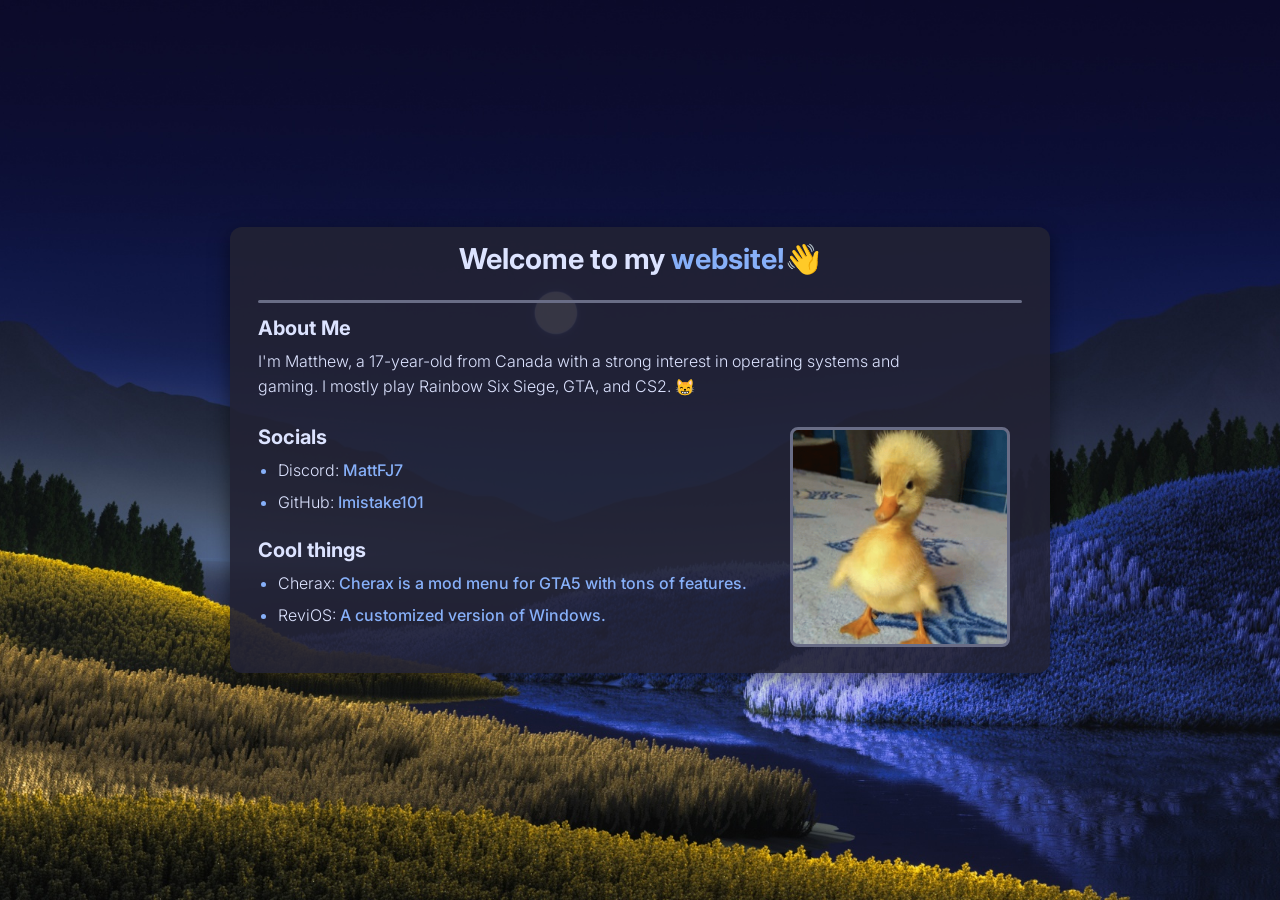
==== index.html @ c9a9e0ed "stuff" ====
<!DOCTYPE html><html lang="en"><head><meta charset="UTF-8"><meta name="viewport" content="width=device-width, initial-scale=1"><meta name="description" content="Matthew's Website - My personal website where you can find out a bit about me."><meta property="og:type" content="website"><meta property="og:title" content="Matthew's Website"><meta property="og:description" content="My personal website where you can find out a bit about me."><meta property="og:image" content="assets/images/og-image.jpg"><meta property="og:url" content="https://furryfag.lol"><meta name="twitter:card" content="summary_large_image"><meta name="twitter:title" content="Matthew's Website"><meta name="twitter:description" content="My personal website where you can find out a bit about me."><meta name="twitter:image" content="assets/images/og-image.jpg"><title>Matthew's Website</title><link rel="icon" href="assets/images/favicon.ico" type="image/x-icon"><link rel="shortcut icon" href="assets/images/favicon.ico" type="image/x-icon"><link rel="preconnect" href="https://fonts.googleapis.com" crossorigin><link rel="preload" href="https://fonts.googleapis.com/css2?family=Inter:opsz,wght@14..32,700&display=swap" as="style"><link href="https://fonts.googleapis.com/css2?family=Inter:opsz,wght@14..32,700&display=swap" rel="stylesheet"><link rel="preload" as="image" href="assets/images/cat.webp"><link rel="stylesheet" href="styles.css"></head><body><div class="container"><h1> Welcome to my <span class="highlighted">website!</span><span class="wave-emoji">👋</span></h1><hr><section class="about-me"><h2>About Me</h2><p> I'm Matthew, a 17-year-old from Canada with a strong interest in operating systems and gaming. I mostly play Rainbow Six Siege, GTA, and CS2. <span class="emoji">😸</span></p></section><section class="socials"><h2>Socials</h2><ul><li><span class="highlight-link">Discord:</span><a href="https://discord.com/users/1283955490740764694" target="_blank" rel="noopener noreferrer"> MattFJ7 </a></li><li><span class="highlight-link">GitHub:</span><a href="https://github.com/Imistake101" target="_blank" rel="noopener noreferrer"> Imistake101 </a></li></ul></section><section class="links"><h2>Cool things</h2><ul><li><span class="highlight-link">Cherax:</span><a href="https://cherax.menu" target="_blank" rel="noopener noreferrer"> Cherax is a mod menu for GTA5 with tons of features. </a></li><li><span class="highlight-link">ReviOS:</span><a href="https://revi.cc/" target="_blank" rel="noopener noreferrer"> A customized version of Windows. </a></li></ul></section><figure class="profile-pic-container"></figure></div><footer class="footer"></footer><audio id="meow-sound" src="assets/audio/quack.mp3" preload="auto"></audio><script src="script.js"></script></body></html>
---- styles.css ----
*{margin:0;padding:0;box-sizing:border-box}:root{--main-color:#dce3ff;--highlight-color:#87b0f9;--background-start:#353348;--background-end:#171822;--container-bg:rgba(34, 34, 51, 0.9);--border-color:#696d86;--shadow-color:rgba(0, 0, 0, 0.3)}body{font-family:'Inter',sans-serif;color:var(--main-color);background:linear-gradient(135deg,var(--background-start),var(--background-end));line-height:1.5;min-height:100vh;padding:0 10px;display:flex;flex-direction:column;align-items:center;justify-content:center;position:relative;overflow-y:auto;user-select:none}body::before{content:'';position:absolute;inset:0;background:url(assets/images/background.webp) center/cover no-repeat;z-index:-1}.container{background:var(--container-bg);padding:25px 28px;border-radius:12px;max-width:820px;width:100%;text-align:center;box-shadow:0 6px 20px rgb(0 0 0 / .5);display:flex;flex-direction:column;align-items:center;transition:box-shadow 0.3s ease-in-out;position:relative}.container:hover{box-shadow:0 8px 30px rgb(0 0 0 / .6)}h1{font-size:1.8rem;font-weight:700;margin:-15px 0 10px}h1 .highlighted{color:var(--highlight-color)}hr{border:none;border-top:3px solid var(--border-color);margin:10px auto;width:100%;max-width:820px;border-radius:50px}h2{font-size:1.25rem;font-weight:700;margin-bottom:6px}.about-me,.socials,.links{width:100%;margin-bottom:10px;text-align:left}.about-me p{font-size:1rem;font-weight:300;margin-bottom:12px;max-width:650px;color:var(--main-color);word-wrap:break-word;line-height:1.6;font-family:'Inter','Segoe UI Emoji','Noto Color Emoji','Apple Color Emoji','Segoe UI Symbol',sans-serif}.about-me p .emoji{font-family:'Segoe UI Emoji','Noto Color Emoji','Apple Color Emoji','Segoe UI Symbol',sans-serif;vertical-align:middle;line-height:1;display:inline-block}ul{list-style:disc;padding-left:1.25em;margin-bottom:10px;font-size:1rem;font-weight:300;color:var(--main-color)}ul li{margin:6px 0;line-height:1.6}ul li::marker{color:var(--highlight-color);font-size:1em}a{color:var(--highlight-color);text-decoration:none;font-weight:500}a:hover{color:#000;text-decoration:underline}.profile-pic-container{width:220px;height:220px;border:3px solid var(--border-color);border-radius:8px;background:url(assets/images/cat.webp) center/cover no-repeat;position:absolute;right:40px;top:200px;cursor:pointer;overflow:hidden}.wave-emoji{display:inline-block;animation:wave 1.8s ease-in-out forwards;transform-origin:70% 70%}@keyframes wave{0%,60%,100%{transform:rotate(0deg)}10%{transform:rotate(14deg)}20%{transform:rotate(-8deg)}30%{transform:rotate(14deg)}40%{transform:rotate(-4deg)}50%{transform:rotate(10deg)}}.footer{font-size:.9rem;color:var(--main-color);text-align:center;width:100%;position:absolute;bottom:0;left:0;padding:10px 0;background:#fff0;display:flex;justify-content:center;margin-top:auto}.desktop-footer{display:block}@media (max-width:768px){.container{max-width:95%;padding:15px 20px}h1{font-size:1.5rem;margin-top:10px}h2{font-size:1.2rem}.about-me p,.socials ul,.links ul{font-size:.9rem}.profile-pic-container{width:100px;height:100px;position:relative;margin:0 auto 10px;right:auto;top:auto;background:url(assets/images/cat.webp) center/cover no-repeat}ul{padding-left:1.25em}ul li{margin:6px 0;list-style:disc;list-style-position:outside}ul li::marker{font-size:1em;color:var(--highlight-color)}.footer{font-size:.8rem;position:relative;padding-top:10px;display:none}}@media (min-width:769px){.desktop-footer{display:block;text-align:center}}
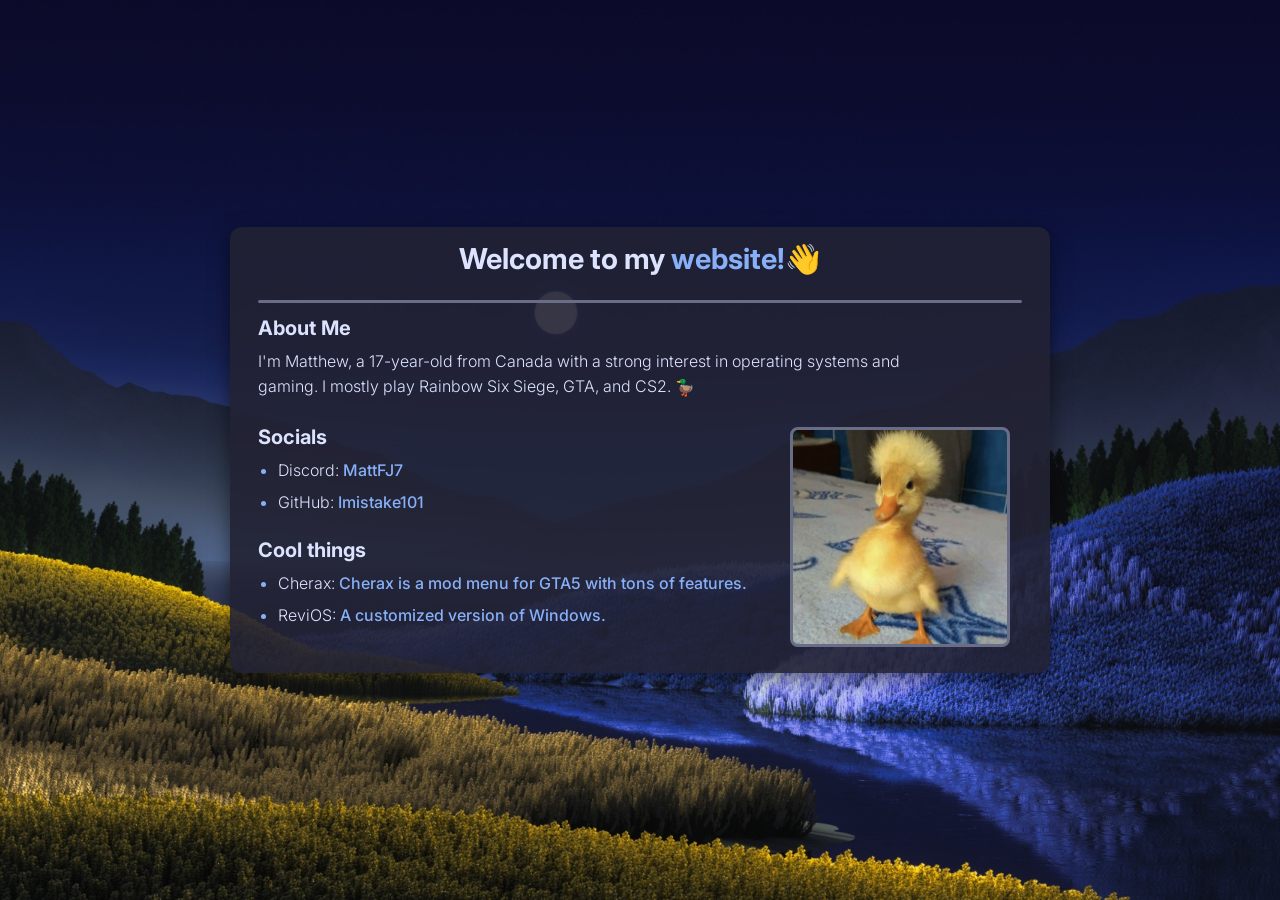
==== commit b9b22941: "Update index.html" ====
--- a/index.html
+++ b/index.html
@@ -1 +1 @@
-<!DOCTYPE html><html lang="en"><head><meta charset="UTF-8"><meta name="viewport" content="width=device-width, initial-scale=1"><meta name="description" content="Matthew's Website - My personal website where you can find out a bit about me."><meta property="og:type" content="website"><meta property="og:title" content="Matthew's Website"><meta property="og:description" content="My personal website where you can find out a bit about me."><meta property="og:image" content="assets/images/og-image.jpg"><meta property="og:url" content="https://furryfag.lol"><meta name="twitter:card" content="summary_large_image"><meta name="twitter:title" content="Matthew's Website"><meta name="twitter:description" content="My personal website where you can find out a bit about me."><meta name="twitter:image" content="assets/images/og-image.jpg"><title>Matthew's Website</title><link rel="icon" href="assets/images/favicon.ico" type="image/x-icon"><link rel="shortcut icon" href="assets/images/favicon.ico" type="image/x-icon"><link rel="preconnect" href="https://fonts.googleapis.com" crossorigin><link rel="preload" href="https://fonts.googleapis.com/css2?family=Inter:opsz,wght@14..32,700&display=swap" as="style"><link href="https://fonts.googleapis.com/css2?family=Inter:opsz,wght@14..32,700&display=swap" rel="stylesheet"><link rel="preload" as="image" href="assets/images/cat.webp"><link rel="stylesheet" href="styles.css"></head><body><div class="container"><h1> Welcome to my <span class="highlighted">website!</span><span class="wave-emoji">👋</span></h1><hr><section class="about-me"><h2>About Me</h2><p> I'm Matthew, a 17-year-old from Canada with a strong interest in operating systems and gaming. I mostly play Rainbow Six Siege, GTA, and CS2. <span class="emoji">😸</span></p></section><section class="socials"><h2>Socials</h2><ul><li><span class="highlight-link">Discord:</span><a href="https://discord.com/users/1283955490740764694" target="_blank" rel="noopener noreferrer"> MattFJ7 </a></li><li><span class="highlight-link">GitHub:</span><a href="https://github.com/Imistake101" target="_blank" rel="noopener noreferrer"> Imistake101 </a></li></ul></section><section class="links"><h2>Cool things</h2><ul><li><span class="highlight-link">Cherax:</span><a href="https://cherax.menu" target="_blank" rel="noopener noreferrer"> Cherax is a mod menu for GTA5 with tons of features. </a></li><li><span class="highlight-link">ReviOS:</span><a href="https://revi.cc/" target="_blank" rel="noopener noreferrer"> A customized version of Windows. </a></li></ul></section><figure class="profile-pic-container"></figure></div><footer class="footer"></footer><audio id="meow-sound" src="assets/audio/quack.mp3" preload="auto"></audio><script src="script.js"></script></body></html>
+<!DOCTYPE html><html lang="en"><head><meta charset="UTF-8"><meta name="viewport" content="width=device-width, initial-scale=1"><meta name="description" content="Matthew's Website - My personal website where you can find out a bit about me."><meta property="og:type" content="website"><meta property="og:title" content="Matthew's Website"><meta property="og:description" content="My personal website where you can find out a bit about me."><meta property="og:image" content="assets/images/og-image.jpg"><meta property="og:url" content="https://furryfag.lol"><meta name="twitter:card" content="summary_large_image"><meta name="twitter:title" content="Matthew's Website"><meta name="twitter:description" content="My personal website where you can find out a bit about me."><meta name="twitter:image" content="assets/images/og-image.jpg"><title>Matthew's Website</title><link rel="icon" href="assets/images/favicon.ico" type="image/x-icon"><link rel="shortcut icon" href="assets/images/favicon.ico" type="image/x-icon"><link rel="preconnect" href="https://fonts.googleapis.com" crossorigin><link rel="preload" href="https://fonts.googleapis.com/css2?family=Inter:opsz,wght@14..32,700&display=swap" as="style"><link href="https://fonts.googleapis.com/css2?family=Inter:opsz,wght@14..32,700&display=swap" rel="stylesheet"><link rel="preload" as="image" href="assets/images/cat.webp"><link rel="stylesheet" href="styles.css"></head><body><div class="container"><h1> Welcome to my <span class="highlighted">website!</span><span class="wave-emoji">👋</span></h1><hr><section class="about-me"><h2>About Me</h2><p> I'm Matthew, a 17-year-old from Canada with a strong interest in operating systems and gaming. I mostly play Rainbow Six Siege, GTA, and CS2. <span class="emoji">🦆</span></p></section><section class="socials"><h2>Socials</h2><ul><li><span class="highlight-link">Discord:</span><a href="https://discord.com/users/1283955490740764694" target="_blank" rel="noopener noreferrer"> MattFJ7 </a></li><li><span class="highlight-link">GitHub:</span><a href="https://github.com/Imistake101" target="_blank" rel="noopener noreferrer"> Imistake101 </a></li></ul></section><section class="links"><h2>Cool things</h2><ul><li><span class="highlight-link">Cherax:</span><a href="https://cherax.menu" target="_blank" rel="noopener noreferrer"> Cherax is a mod menu for GTA5 with tons of features. </a></li><li><span class="highlight-link">ReviOS:</span><a href="https://revi.cc/" target="_blank" rel="noopener noreferrer"> A customized version of Windows. </a></li></ul></section><figure class="profile-pic-container"></figure></div><footer class="footer"></footer><audio id="meow-sound" src="assets/audio/quack.mp3" preload="auto"></audio><script src="script.js"></script></body></html>
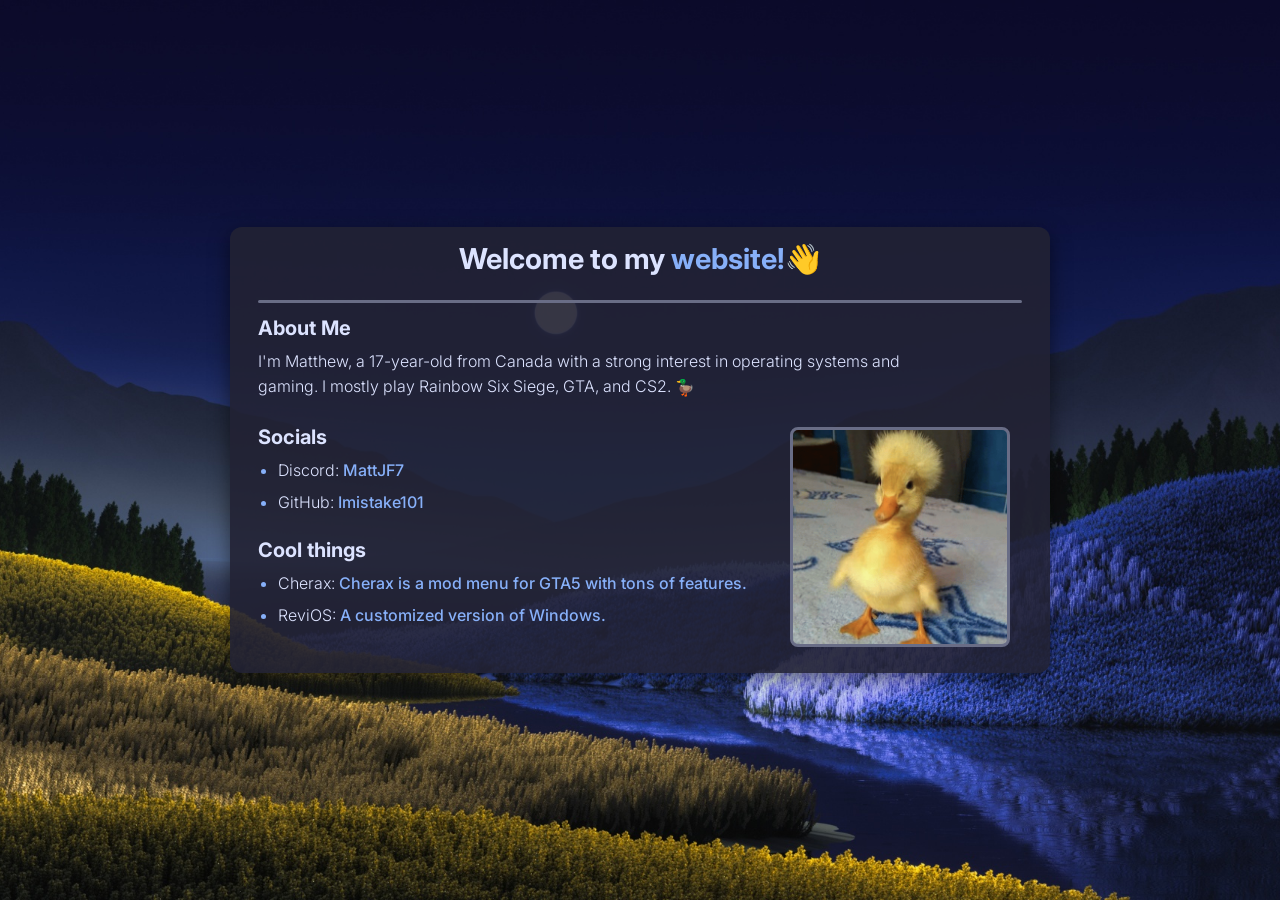
==== commit 8a2ab28c: "Update index.html" ====
--- a/index.html
+++ b/index.html
@@ -1 +1 @@
-<!DOCTYPE html><html lang="en"><head><meta charset="UTF-8"><meta name="viewport" content="width=device-width, initial-scale=1"><meta name="description" content="Matthew's Website - My personal website where you can find out a bit about me."><meta property="og:type" content="website"><meta property="og:title" content="Matthew's Website"><meta property="og:description" content="My personal website where you can find out a bit about me."><meta property="og:image" content="assets/images/og-image.jpg"><meta property="og:url" content="https://furryfag.lol"><meta name="twitter:card" content="summary_large_image"><meta name="twitter:title" content="Matthew's Website"><meta name="twitter:description" content="My personal website where you can find out a bit about me."><meta name="twitter:image" content="assets/images/og-image.jpg"><title>Matthew's Website</title><link rel="icon" href="assets/images/favicon.ico" type="image/x-icon"><link rel="shortcut icon" href="assets/images/favicon.ico" type="image/x-icon"><link rel="preconnect" href="https://fonts.googleapis.com" crossorigin><link rel="preload" href="https://fonts.googleapis.com/css2?family=Inter:opsz,wght@14..32,700&display=swap" as="style"><link href="https://fonts.googleapis.com/css2?family=Inter:opsz,wght@14..32,700&display=swap" rel="stylesheet"><link rel="preload" as="image" href="assets/images/cat.webp"><link rel="stylesheet" href="styles.css"></head><body><div class="container"><h1> Welcome to my <span class="highlighted">website!</span><span class="wave-emoji">👋</span></h1><hr><section class="about-me"><h2>About Me</h2><p> I'm Matthew, a 17-year-old from Canada with a strong interest in operating systems and gaming. I mostly play Rainbow Six Siege, GTA, and CS2. <span class="emoji">🦆</span></p></section><section class="socials"><h2>Socials</h2><ul><li><span class="highlight-link">Discord:</span><a href="https://discord.com/users/1283955490740764694" target="_blank" rel="noopener noreferrer"> MattFJ7 </a></li><li><span class="highlight-link">GitHub:</span><a href="https://github.com/Imistake101" target="_blank" rel="noopener noreferrer"> Imistake101 </a></li></ul></section><section class="links"><h2>Cool things</h2><ul><li><span class="highlight-link">Cherax:</span><a href="https://cherax.menu" target="_blank" rel="noopener noreferrer"> Cherax is a mod menu for GTA5 with tons of features. </a></li><li><span class="highlight-link">ReviOS:</span><a href="https://revi.cc/" target="_blank" rel="noopener noreferrer"> A customized version of Windows. </a></li></ul></section><figure class="profile-pic-container"></figure></div><footer class="footer"></footer><audio id="meow-sound" src="assets/audio/quack.mp3" preload="auto"></audio><script src="script.js"></script></body></html>
+<!DOCTYPE html><html lang="en"><head><meta charset="UTF-8"><meta name="viewport" content="width=device-width, initial-scale=1"><meta name="description" content="Matthew's Website - My personal website where you can find out a bit about me."><meta property="og:type" content="website"><meta property="og:title" content="Matthew's Website"><meta property="og:description" content="My personal website where you can find out a bit about me."><meta property="og:image" content="assets/images/og-image.jpg"><meta property="og:url" content="https://furryfag.lol"><meta name="twitter:card" content="summary_large_image"><meta name="twitter:title" content="Matthew's Website"><meta name="twitter:description" content="My personal website where you can find out a bit about me."><meta name="twitter:image" content="assets/images/og-image.jpg"><title>Matthew's Website</title><link rel="icon" href="assets/images/favicon.ico" type="image/x-icon"><link rel="shortcut icon" href="assets/images/favicon.ico" type="image/x-icon"><link rel="preconnect" href="https://fonts.googleapis.com" crossorigin><link rel="preload" href="https://fonts.googleapis.com/css2?family=Inter:opsz,wght@14..32,700&display=swap" as="style"><link href="https://fonts.googleapis.com/css2?family=Inter:opsz,wght@14..32,700&display=swap" rel="stylesheet"><link rel="preload" as="image" href="assets/images/cat.webp"><link rel="stylesheet" href="styles.css"></head><body><div class="container"><h1> Welcome to my <span class="highlighted">website!</span><span class="wave-emoji">👋</span></h1><hr><section class="about-me"><h2>About Me</h2><p> I'm Matthew, a 17-year-old from Canada with a strong interest in operating systems and gaming. I mostly play Rainbow Six Siege, GTA, and CS2. <span class="emoji">🦆</span></p></section><section class="socials"><h2>Socials</h2><ul><li><span class="highlight-link">Discord:</span><a href="https://discord.com/users/1283955490740764694" target="_blank" rel="noopener noreferrer"> MattJF7 </a></li><li><span class="highlight-link">GitHub:</span><a href="https://github.com/Imistake101" target="_blank" rel="noopener noreferrer"> Imistake101 </a></li></ul></section><section class="links"><h2>Cool things</h2><ul><li><span class="highlight-link">Cherax:</span><a href="https://cherax.menu" target="_blank" rel="noopener noreferrer"> Cherax is a mod menu for GTA5 with tons of features. </a></li><li><span class="highlight-link">ReviOS:</span><a href="https://revi.cc/" target="_blank" rel="noopener noreferrer"> A customized version of Windows. </a></li></ul></section><figure class="profile-pic-container"></figure></div><footer class="footer"></footer><audio id="meow-sound" src="assets/audio/quack.mp3" preload="auto"></audio><script src="script.js"></script></body></html>
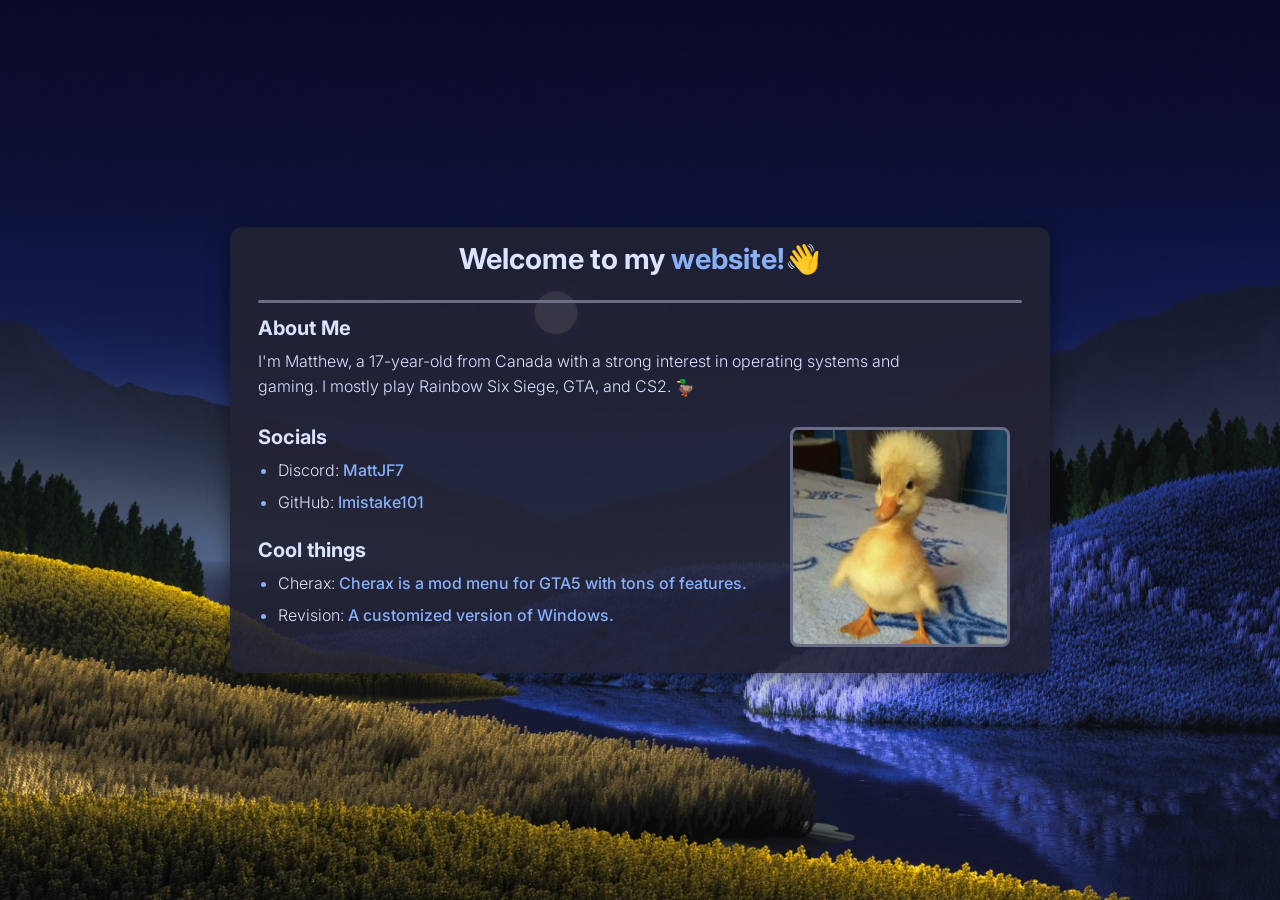
==== commit fd028881: "Update index.html" ====
--- a/index.html
+++ b/index.html
@@ -1 +1 @@
-<!DOCTYPE html><html lang="en"><head><meta charset="UTF-8"><meta name="viewport" content="width=device-width, initial-scale=1"><meta name="description" content="Matthew's Website - My personal website where you can find out a bit about me."><meta property="og:type" content="website"><meta property="og:title" content="Matthew's Website"><meta property="og:description" content="My personal website where you can find out a bit about me."><meta property="og:image" content="assets/images/og-image.jpg"><meta property="og:url" content="https://furryfag.lol"><meta name="twitter:card" content="summary_large_image"><meta name="twitter:title" content="Matthew's Website"><meta name="twitter:description" content="My personal website where you can find out a bit about me."><meta name="twitter:image" content="assets/images/og-image.jpg"><title>Matthew's Website</title><link rel="icon" href="assets/images/favicon.ico" type="image/x-icon"><link rel="shortcut icon" href="assets/images/favicon.ico" type="image/x-icon"><link rel="preconnect" href="https://fonts.googleapis.com" crossorigin><link rel="preload" href="https://fonts.googleapis.com/css2?family=Inter:opsz,wght@14..32,700&display=swap" as="style"><link href="https://fonts.googleapis.com/css2?family=Inter:opsz,wght@14..32,700&display=swap" rel="stylesheet"><link rel="preload" as="image" href="assets/images/cat.webp"><link rel="stylesheet" href="styles.css"></head><body><div class="container"><h1> Welcome to my <span class="highlighted">website!</span><span class="wave-emoji">👋</span></h1><hr><section class="about-me"><h2>About Me</h2><p> I'm Matthew, a 17-year-old from Canada with a strong interest in operating systems and gaming. I mostly play Rainbow Six Siege, GTA, and CS2. <span class="emoji">🦆</span></p></section><section class="socials"><h2>Socials</h2><ul><li><span class="highlight-link">Discord:</span><a href="https://discord.com/users/1283955490740764694" target="_blank" rel="noopener noreferrer"> MattJF7 </a></li><li><span class="highlight-link">GitHub:</span><a href="https://github.com/Imistake101" target="_blank" rel="noopener noreferrer"> Imistake101 </a></li></ul></section><section class="links"><h2>Cool things</h2><ul><li><span class="highlight-link">Cherax:</span><a href="https://cherax.menu" target="_blank" rel="noopener noreferrer"> Cherax is a mod menu for GTA5 with tons of features. </a></li><li><span class="highlight-link">ReviOS:</span><a href="https://revi.cc/" target="_blank" rel="noopener noreferrer"> A customized version of Windows. </a></li></ul></section><figure class="profile-pic-container"></figure></div><footer class="footer"></footer><audio id="meow-sound" src="assets/audio/quack.mp3" preload="auto"></audio><script src="script.js"></script></body></html>
+<!DOCTYPE html><html lang="en"><head><meta charset="UTF-8"><meta name="viewport" content="width=device-width, initial-scale=1"><meta name="description" content="Matthew's Website - My personal website where you can find out a bit about me."><meta property="og:type" content="website"><meta property="og:title" content="Matthew's Website"><meta property="og:description" content="My personal website where you can find out a bit about me."><meta property="og:image" content="assets/images/og-image.jpg"><meta property="og:url" content="https://furryfag.lol"><meta name="twitter:card" content="summary_large_image"><meta name="twitter:title" content="Matthew's Website"><meta name="twitter:description" content="My personal website where you can find out a bit about me."><meta name="twitter:image" content="assets/images/og-image.jpg"><title>Matthew's Website</title><link rel="icon" href="assets/images/favicon.ico" type="image/x-icon"><link rel="shortcut icon" href="assets/images/favicon.ico" type="image/x-icon"><link rel="preconnect" href="https://fonts.googleapis.com" crossorigin><link rel="preload" href="https://fonts.googleapis.com/css2?family=Inter:opsz,wght@14..32,700&display=swap" as="style"><link href="https://fonts.googleapis.com/css2?family=Inter:opsz,wght@14..32,700&display=swap" rel="stylesheet"><link rel="preload" as="image" href="assets/images/cat.webp"><link rel="stylesheet" href="styles.css"></head><body><div class="container"><h1> Welcome to my <span class="highlighted">website!</span><span class="wave-emoji">👋</span></h1><hr><section class="about-me"><h2>About Me</h2><p> I'm Matthew, a 17-year-old from Canada with a strong interest in operating systems and gaming. I mostly play Rainbow Six Siege, GTA, and CS2. <span class="emoji">🦆</span></p></section><section class="socials"><h2>Socials</h2><ul><li><span class="highlight-link">Discord:</span><a href="https://discord.com/users/1283955490740764694" target="_blank" rel="noopener noreferrer"> MattJF7 </a></li><li><span class="highlight-link">GitHub:</span><a href="https://github.com/Imistake101" target="_blank" rel="noopener noreferrer"> Imistake101 </a></li></ul></section><section class="links"><h2>Cool things</h2><ul><li><span class="highlight-link">Cherax:</span><a href="https://cherax.menu" target="_blank" rel="noopener noreferrer"> Cherax is a mod menu for GTA5 with tons of features. </a></li><li><span class="highlight-link">Revision:</span><a href="https://revi.cc/" target="_blank" rel="noopener noreferrer"> A customized version of Windows. </a></li></ul></section><figure class="profile-pic-container"></figure></div><footer class="footer"></footer><audio id="meow-sound" src="assets/audio/quack.mp3" preload="auto"></audio><script src="script.js"></script></body></html>
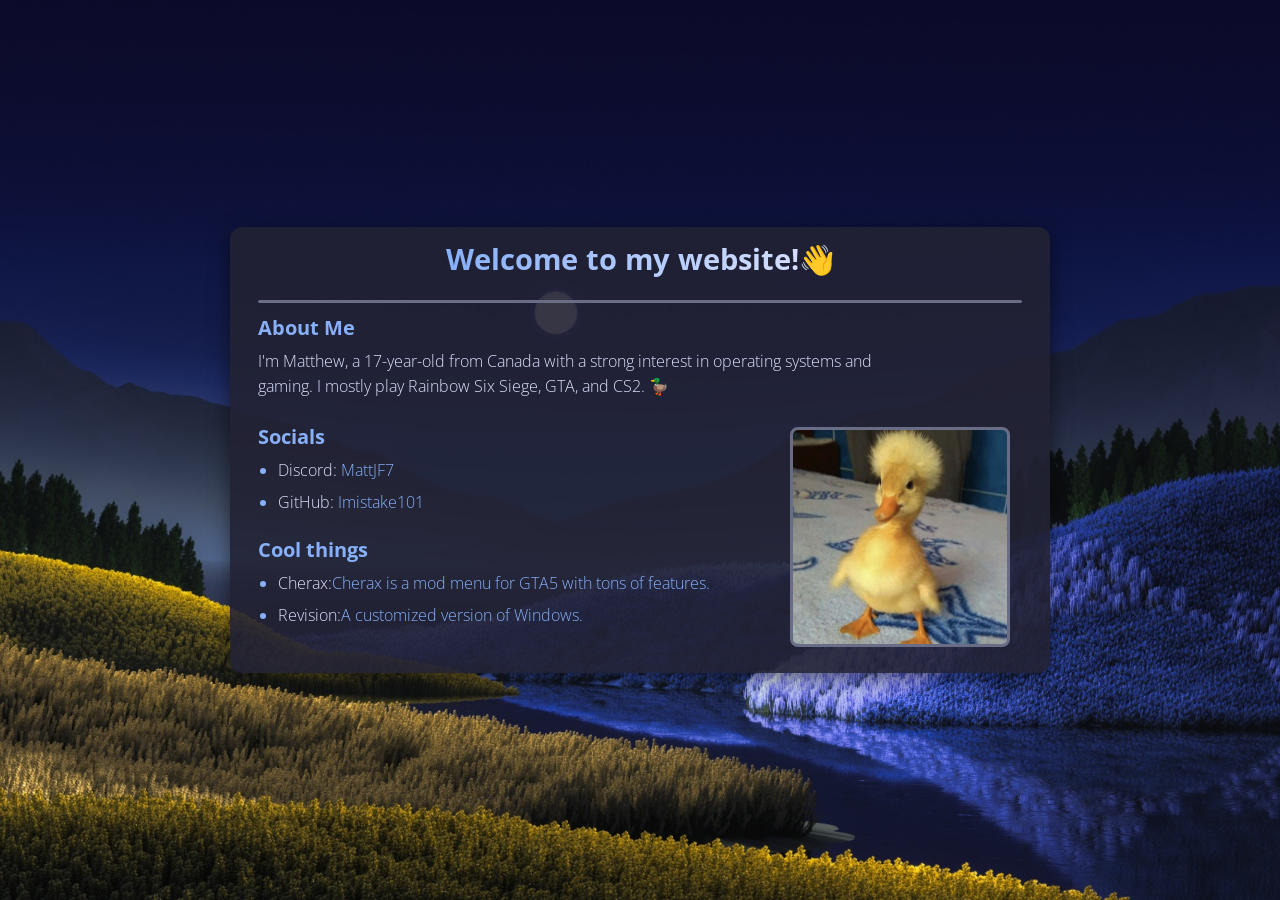
==== commit 4f9c9891: "Update index.html" ====
--- a/index.html
+++ b/index.html
@@ -1 +1 @@
-<!DOCTYPE html><html lang="en"><head><meta charset="UTF-8"><meta name="viewport" content="width=device-width, initial-scale=1"><meta name="description" content="Matthew's Website - My personal website where you can find out a bit about me."><meta property="og:type" content="website"><meta property="og:title" content="Matthew's Website"><meta property="og:description" content="My personal website where you can find out a bit about me."><meta property="og:image" content="assets/images/og-image.jpg"><meta property="og:url" content="https://furryfag.lol"><meta name="twitter:card" content="summary_large_image"><meta name="twitter:title" content="Matthew's Website"><meta name="twitter:description" content="My personal website where you can find out a bit about me."><meta name="twitter:image" content="assets/images/og-image.jpg"><title>Matthew's Website</title><link rel="icon" href="assets/images/favicon.ico" type="image/x-icon"><link rel="shortcut icon" href="assets/images/favicon.ico" type="image/x-icon"><link rel="preconnect" href="https://fonts.googleapis.com" crossorigin><link rel="preload" href="https://fonts.googleapis.com/css2?family=Inter:opsz,wght@14..32,700&display=swap" as="style"><link href="https://fonts.googleapis.com/css2?family=Inter:opsz,wght@14..32,700&display=swap" rel="stylesheet"><link rel="preload" as="image" href="assets/images/cat.webp"><link rel="stylesheet" href="styles.css"></head><body><div class="container"><h1> Welcome to my <span class="highlighted">website!</span><span class="wave-emoji">👋</span></h1><hr><section class="about-me"><h2>About Me</h2><p> I'm Matthew, a 17-year-old from Canada with a strong interest in operating systems and gaming. I mostly play Rainbow Six Siege, GTA, and CS2. <span class="emoji">🦆</span></p></section><section class="socials"><h2>Socials</h2><ul><li><span class="highlight-link">Discord:</span><a href="https://discord.com/users/1283955490740764694" target="_blank" rel="noopener noreferrer"> MattJF7 </a></li><li><span class="highlight-link">GitHub:</span><a href="https://github.com/Imistake101" target="_blank" rel="noopener noreferrer"> Imistake101 </a></li></ul></section><section class="links"><h2>Cool things</h2><ul><li><span class="highlight-link">Cherax:</span><a href="https://cherax.menu" target="_blank" rel="noopener noreferrer"> Cherax is a mod menu for GTA5 with tons of features. </a></li><li><span class="highlight-link">Revision:</span><a href="https://revi.cc/" target="_blank" rel="noopener noreferrer"> A customized version of Windows. </a></li></ul></section><figure class="profile-pic-container"></figure></div><footer class="footer"></footer><audio id="meow-sound" src="assets/audio/quack.mp3" preload="auto"></audio><script src="script.js"></script></body></html>
+<!DOCTYPE html><html lang="en"><head><meta charset="UTF-8"><meta name="viewport" content="width=device-width,initial-scale=1"><meta name="description" content="Matthew's Website - My personal website where you can find out a bit about me."><meta property="og:type" content="website"><meta property="og:title" content="Matthew's Website"><meta property="og:description" content="My personal website where you can find out a bit about me."><meta property="og:image" content="assets/images/og-image.jpg"><meta property="og:url" content="https://furryfag.lol"><meta name="twitter:card" content="summary_large_image"><meta name="twitter:title" content="Matthew's Website"><meta name="twitter:description" content="My personal website where you can find out a bit about me."><meta name="twitter:image" content="assets/images/og-image.jpg"><title>Matthew's Website</title><link rel="icon" href="assets/images/favicon.ico" type="image/x-icon"><link rel="shortcut icon" href="assets/images/favicon.ico" type="image/x-icon"><link rel="preconnect" href="https://fonts.googleapis.com" crossorigin><link href="https://fonts.googleapis.com/css2?family=Open+Sans:wght@700&display=swap" rel="stylesheet"><link rel="preload" as="image" href="assets/images/cat.webp"><link rel="stylesheet" href="styles.css"></head><body><div class="container"><h1>Welcome to my <span class="highlighted">website!</span><span class="wave-emoji">👋</span></h1><hr><section class="about-me"><h2>About Me</h2><p>I'm Matthew, a 17-year-old from Canada with a strong interest in operating systems and gaming. I mostly play Rainbow Six Siege, GTA, and CS2. <span class="emoji">🦆</span></p></section><section class="socials"><h2>Socials</h2><ul><li><span class="highlight-link">Discord:</span><a href="https://discord.com/users/1283955490740764694" target="_blank" rel="noopener noreferrer"> MattJF7</a></li><li><span class="highlight-link">GitHub:</span><a href="https://github.com/Imistake101" target="_blank" rel="noopener noreferrer"> Imistake101</a></li></ul></section><section class="links"><h2>Cool things</h2><ul><li><span class="highlight-link"> Cherax:</span><a href="https://cherax.menu" target="_blank" rel="noopener noreferrer">Cherax is a mod menu for GTA5 with tons of features.</a></li><li><span class="highlight-link"> Revision:</span><a href="https://revi.cc/" target="_blank" rel="noopener noreferrer">A customized version of Windows.</a></li></ul></section><figure class="profile-pic-container"></figure></div><footer class="footer"></footer><audio id="meow-sound" src="assets/audio/quack.mp3" preload="auto"></audio><script src="script.js"></script></body></html>
--- a/styles.css
+++ b/styles.css
@@ -1 +1,26 @@
-*{margin:0;padding:0;box-sizing:border-box}:root{--main-color:#dce3ff;--highlight-color:#87b0f9;--background-start:#353348;--background-end:#171822;--container-bg:rgba(34, 34, 51, 0.9);--border-color:#696d86;--shadow-color:rgba(0, 0, 0, 0.3)}body{font-family:'Inter',sans-serif;color:var(--main-color);background:linear-gradient(135deg,var(--background-start),var(--background-end));line-height:1.5;min-height:100vh;padding:0 10px;display:flex;flex-direction:column;align-items:center;justify-content:center;position:relative;overflow-y:auto;user-select:none}body::before{content:'';position:absolute;inset:0;background:url(assets/images/background.webp) center/cover no-repeat;z-index:-1}.container{background:var(--container-bg);padding:25px 28px;border-radius:12px;max-width:820px;width:100%;text-align:center;box-shadow:0 6px 20px rgb(0 0 0 / .5);display:flex;flex-direction:column;align-items:center;transition:box-shadow 0.3s ease-in-out;position:relative}.container:hover{box-shadow:0 8px 30px rgb(0 0 0 / .6)}h1{font-size:1.8rem;font-weight:700;margin:-15px 0 10px}h1 .highlighted{color:var(--highlight-color)}hr{border:none;border-top:3px solid var(--border-color);margin:10px auto;width:100%;max-width:820px;border-radius:50px}h2{font-size:1.25rem;font-weight:700;margin-bottom:6px}.about-me,.socials,.links{width:100%;margin-bottom:10px;text-align:left}.about-me p{font-size:1rem;font-weight:300;margin-bottom:12px;max-width:650px;color:var(--main-color);word-wrap:break-word;line-height:1.6;font-family:'Inter','Segoe UI Emoji','Noto Color Emoji','Apple Color Emoji','Segoe UI Symbol',sans-serif}.about-me p .emoji{font-family:'Segoe UI Emoji','Noto Color Emoji','Apple Color Emoji','Segoe UI Symbol',sans-serif;vertical-align:middle;line-height:1;display:inline-block}ul{list-style:disc;padding-left:1.25em;margin-bottom:10px;font-size:1rem;font-weight:300;color:var(--main-color)}ul li{margin:6px 0;line-height:1.6}ul li::marker{color:var(--highlight-color);font-size:1em}a{color:var(--highlight-color);text-decoration:none;font-weight:500}a:hover{color:#000;text-decoration:underline}.profile-pic-container{width:220px;height:220px;border:3px solid var(--border-color);border-radius:8px;background:url(assets/images/cat.webp) center/cover no-repeat;position:absolute;right:40px;top:200px;cursor:pointer;overflow:hidden}.wave-emoji{display:inline-block;animation:wave 1.8s ease-in-out forwards;transform-origin:70% 70%}@keyframes wave{0%,60%,100%{transform:rotate(0deg)}10%{transform:rotate(14deg)}20%{transform:rotate(-8deg)}30%{transform:rotate(14deg)}40%{transform:rotate(-4deg)}50%{transform:rotate(10deg)}}.footer{font-size:.9rem;color:var(--main-color);text-align:center;width:100%;position:absolute;bottom:0;left:0;padding:10px 0;background:#fff0;display:flex;justify-content:center;margin-top:auto}.desktop-footer{display:block}@media (max-width:768px){.container{max-width:95%;padding:15px 20px}h1{font-size:1.5rem;margin-top:10px}h2{font-size:1.2rem}.about-me p,.socials ul,.links ul{font-size:.9rem}.profile-pic-container{width:100px;height:100px;position:relative;margin:0 auto 10px;right:auto;top:auto;background:url(assets/images/cat.webp) center/cover no-repeat}ul{padding-left:1.25em}ul li{margin:6px 0;list-style:disc;list-style-position:outside}ul li::marker{font-size:1em;color:var(--highlight-color)}.footer{font-size:.8rem;position:relative;padding-top:10px;display:none}}@media (min-width:769px){.desktop-footer{display:block;text-align:center}}+*{margin:0;padding:0;box-sizing:border-box}
+:root{--main-color:#dce3ff;--highlight-color:#87b0f9;--background-start:#353348;--background-end:#171822;--container-bg:rgba(34,34,51,.9);--border-color:#696d86;--shadow-color:rgba(0,0,0,.3)}
+body{font-family:'Open Sans',sans-serif;font-weight:700;font-style:normal;color:var(--main-color);background:linear-gradient(135deg,var(--background-start),var(--background-end));line-height:1.5;min-height:100vh;padding:0 10px;display:flex;flex-direction:column;align-items:center;justify-content:center;position:relative;overflow-y:auto;user-select:none;animation:fadeIn 1s ease-out}
+body::before{content:'';position:absolute;inset:0;background:url(assets/images/background.webp) center/cover no-repeat;z-index:-1}
+.container{background:var(--container-bg);padding:25px 28px;border-radius:12px;max-width:820px;width:100%;text-align:center;box-shadow:0 6px 20px rgb(0 0 0/.5);display:flex;flex-direction:column;align-items:center;transition:box-shadow .3s ease-in-out;position:relative}
+.container:hover{box-shadow:0 8px 30px rgb(0 0 0/.6)}
+h1{font-size:1.8rem;font-weight:700;margin:-15px 0 10px;background:linear-gradient(90deg,#87b0f9,#dce3ff);-webkit-background-clip:text;-webkit-text-fill-color:transparent}
+h1 .highlighted{color:inherit}
+hr{border:none;border-top:3px solid var(--border-color);margin:10px auto;width:100%;max-width:820px;border-radius:50px}
+h2{font-size:1.25rem;font-weight:700;margin-bottom:6px;color:var(--highlight-color)}
+.about-me,.socials,.links{width:100%;margin-bottom:10px;text-align:left}
+.about-me p{font-size:1rem;font-weight:300;margin-bottom:12px;max-width:650px;color:var(--main-color);line-height:1.6}
+ul{list-style:disc;padding-left:1.25em;margin-bottom:10px;font-size:1rem;font-weight:300;color:var(--main-color)}
+ul li{margin:6px 0;line-height:1.6}
+ul li::marker{color:var(--highlight-color)}
+a{color:var(--highlight-color);text-decoration:none;position:relative;transition:.3s}
+a::after{content:"";position:absolute;left:0;bottom:-2px;width:0;height:2px;background:var(--highlight-color);transition:.3s}
+a:hover{color:#fff}
+a:hover::after{width:100%}
+.profile-pic-container{width:220px;height:220px;border:3px solid var(--border-color);border-radius:8px;background:url(assets/images/cat.webp) center/cover no-repeat;position:absolute;right:40px;top:200px;cursor:pointer;overflow:hidden}
+.wave-emoji{display:inline-block;animation:wave 1.8s ease-in-out forwards;transform-origin:70% 70%;background:none!important;-webkit-background-clip:initial!important;-webkit-text-fill-color:initial!important;color:initial!important}
+@keyframes wave{0%,60%,100%{transform:rotate(0deg)}10%{transform:rotate(14deg)}20%{transform:rotate(-8deg)}30%{transform:rotate(14deg)}40%{transform:rotate(-4deg)}50%{transform:rotate(10deg)}}
+@keyframes fadeIn{0%{opacity:0}100%{opacity:1}}
+.footer{font-size:.9rem;color:var(--main-color);text-align:center;width:100%;position:absolute;bottom:0;left:0;padding:10px 0;background:#fff0;display:flex;justify-content:center;margin-top:auto}
+.desktop-footer{display:block}
+@media(max-width:768px){.container{max-width:95%;padding:15px 20px}h1{font-size:1.5rem;margin-top:10px}h2{font-size:1.2rem}.about-me p,.socials ul,.links ul{font-size:.9rem}.profile-pic-container{width:100px;height:100px;position:relative;margin:0 auto 10px;right:auto;top:auto}.footer{font-size:.8rem;position:relative;padding-top:10px;display:none}}
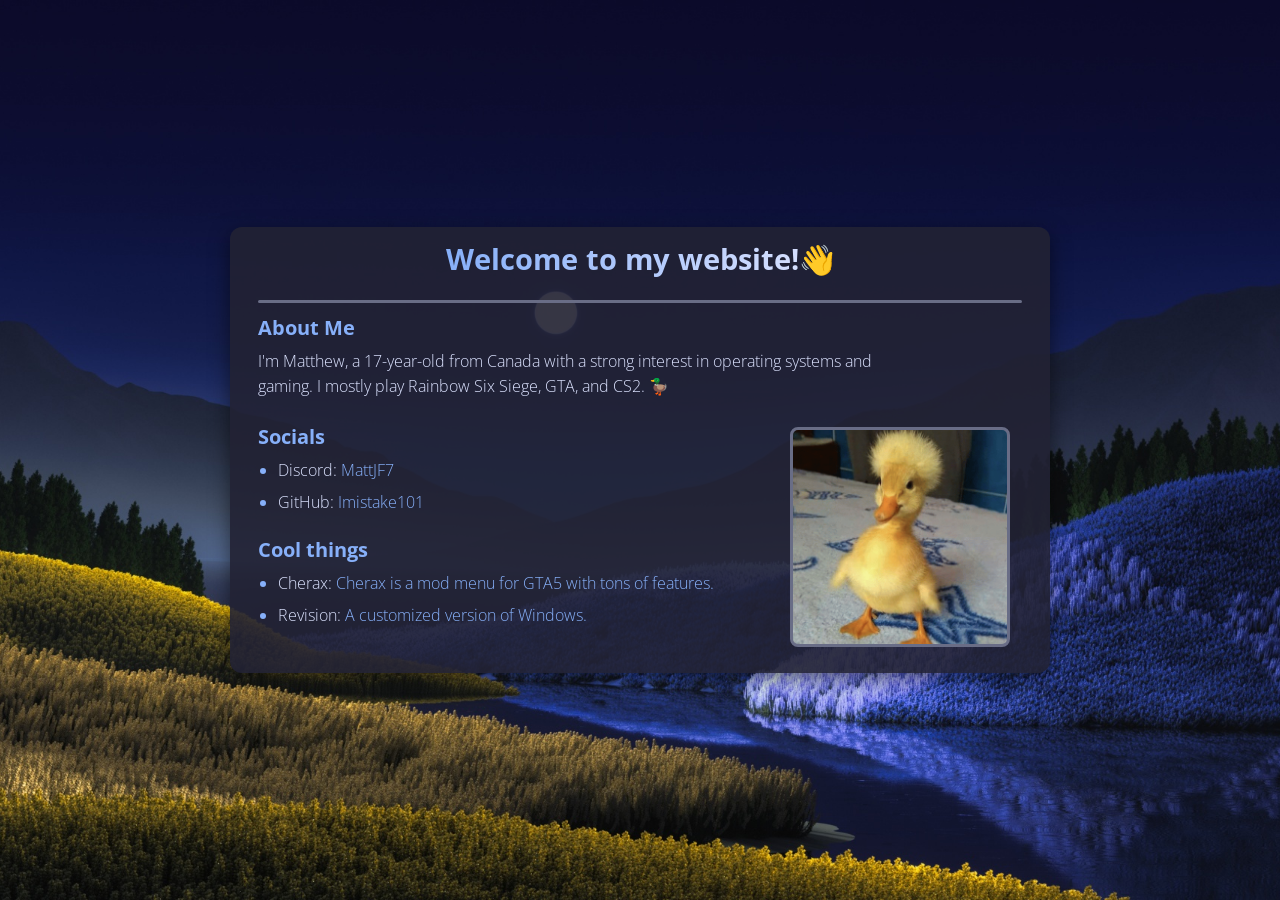
==== commit cc9f3c9f: "Update index.html" ====
--- a/index.html
+++ b/index.html
@@ -1 +1 @@
-<!DOCTYPE html><html lang="en"><head><meta charset="UTF-8"><meta name="viewport" content="width=device-width,initial-scale=1"><meta name="description" content="Matthew's Website - My personal website where you can find out a bit about me."><meta property="og:type" content="website"><meta property="og:title" content="Matthew's Website"><meta property="og:description" content="My personal website where you can find out a bit about me."><meta property="og:image" content="assets/images/og-image.jpg"><meta property="og:url" content="https://furryfag.lol"><meta name="twitter:card" content="summary_large_image"><meta name="twitter:title" content="Matthew's Website"><meta name="twitter:description" content="My personal website where you can find out a bit about me."><meta name="twitter:image" content="assets/images/og-image.jpg"><title>Matthew's Website</title><link rel="icon" href="assets/images/favicon.ico" type="image/x-icon"><link rel="shortcut icon" href="assets/images/favicon.ico" type="image/x-icon"><link rel="preconnect" href="https://fonts.googleapis.com" crossorigin><link href="https://fonts.googleapis.com/css2?family=Open+Sans:wght@700&display=swap" rel="stylesheet"><link rel="preload" as="image" href="assets/images/cat.webp"><link rel="stylesheet" href="styles.css"></head><body><div class="container"><h1>Welcome to my <span class="highlighted">website!</span><span class="wave-emoji">👋</span></h1><hr><section class="about-me"><h2>About Me</h2><p>I'm Matthew, a 17-year-old from Canada with a strong interest in operating systems and gaming. I mostly play Rainbow Six Siege, GTA, and CS2. <span class="emoji">🦆</span></p></section><section class="socials"><h2>Socials</h2><ul><li><span class="highlight-link">Discord:</span><a href="https://discord.com/users/1283955490740764694" target="_blank" rel="noopener noreferrer"> MattJF7</a></li><li><span class="highlight-link">GitHub:</span><a href="https://github.com/Imistake101" target="_blank" rel="noopener noreferrer"> Imistake101</a></li></ul></section><section class="links"><h2>Cool things</h2><ul><li><span class="highlight-link"> Cherax:</span><a href="https://cherax.menu" target="_blank" rel="noopener noreferrer">Cherax is a mod menu for GTA5 with tons of features.</a></li><li><span class="highlight-link"> Revision:</span><a href="https://revi.cc/" target="_blank" rel="noopener noreferrer">A customized version of Windows.</a></li></ul></section><figure class="profile-pic-container"></figure></div><footer class="footer"></footer><audio id="meow-sound" src="assets/audio/quack.mp3" preload="auto"></audio><script src="script.js"></script></body></html>
+<!DOCTYPE html><html lang="en"><head><meta charset="UTF-8"><meta name="viewport" content="width=device-width,initial-scale=1"><meta name="description" content="Matthew's Website - My personal website where you can find out a bit about me."><meta property="og:type" content="website"><meta property="og:title" content="Matthew's Website"><meta property="og:description" content="My personal website where you can find out a bit about me."><meta property="og:image" content="assets/images/og-image.jpg"><meta property="og:url" content="https://furryfag.lol"><meta name="twitter:card" content="summary_large_image"><meta name="twitter:title" content="Matthew's Website"><meta name="twitter:description" content="My personal website where you can find out a bit about me."><meta name="twitter:image" content="assets/images/og-image.jpg"><title>Matthew's Website</title><link rel="icon" href="assets/images/favicon.ico" type="image/x-icon"><link rel="shortcut icon" href="assets/images/favicon.ico" type="image/x-icon"><link rel="preconnect" href="https://fonts.googleapis.com" crossorigin><link href="https://fonts.googleapis.com/css2?family=Open+Sans:wght@700&display=swap" rel="stylesheet"><link rel="preload" as="image" href="assets/images/cat.webp"><link rel="stylesheet" href="styles.css"></head><body><div class="container"><h1>Welcome to my <span class="highlighted">website!</span><span class="wave-emoji">👋</span></h1><hr><section class="about-me"><h2>About Me</h2><p>I'm Matthew, a 17-year-old from Canada with a strong interest in operating systems and gaming. I mostly play Rainbow Six Siege, GTA, and CS2. <span class="emoji">🦆</span></p></section><section class="socials"><h2>Socials</h2><ul><li><span class="highlight-link">Discord:</span><a href="https://discord.com/users/1283955490740764694" target="_blank" rel="noopener noreferrer"> MattJF7</a></li><li><span class="highlight-link">GitHub:</span><a href="https://github.com/Imistake101" target="_blank" rel="noopener noreferrer"> Imistake101</a></li></ul></section><section class="links"><h2>Cool things</h2><ul><li><span class="highlight-link"> Cherax:</span><a href="https://cherax.menu" target="_blank" rel="noopener noreferrer"> Cherax is a mod menu for GTA5 with tons of features.</a></li><li><span class="highlight-link"> Revision:</span><a href="https://revi.cc/" target="_blank" rel="noopener noreferrer"> A customized version of Windows.</a></li></ul></section><figure class="profile-pic-container"></figure></div><footer class="footer"></footer><audio id="meow-sound" src="assets/audio/quack.mp3" preload="auto"></audio><script src="script.js"></script></body></html>
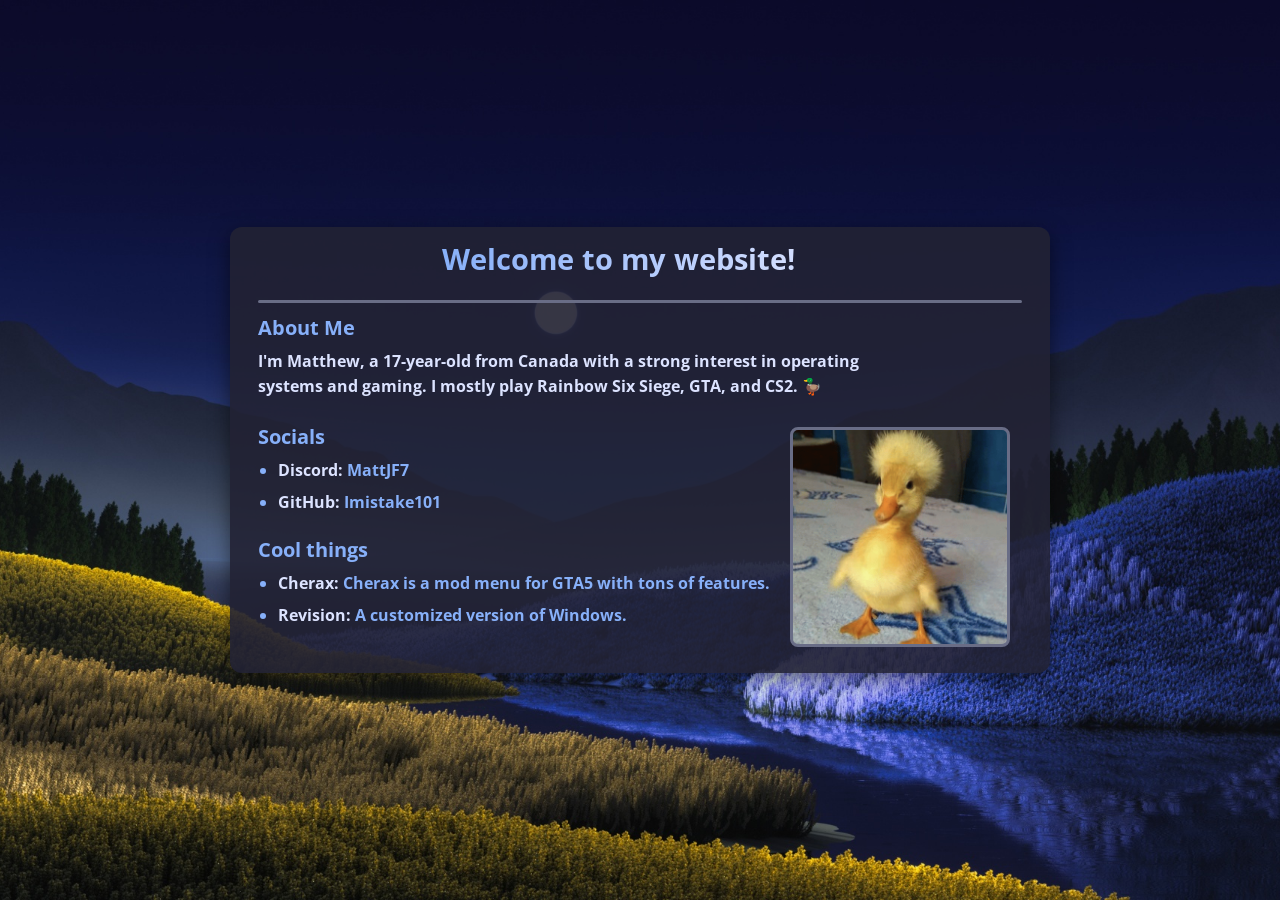
==== commit dd4a1fc0: "Initial commit" ====
--- a/index.html
+++ b/index.html
@@ -1 +1,67 @@
-<!DOCTYPE html><html lang="en"><head><meta charset="UTF-8"><meta name="viewport" content="width=device-width,initial-scale=1"><meta name="description" content="Matthew's Website - My personal website where you can find out a bit about me."><meta property="og:type" content="website"><meta property="og:title" content="Matthew's Website"><meta property="og:description" content="My personal website where you can find out a bit about me."><meta property="og:image" content="assets/images/og-image.jpg"><meta property="og:url" content="https://furryfag.lol"><meta name="twitter:card" content="summary_large_image"><meta name="twitter:title" content="Matthew's Website"><meta name="twitter:description" content="My personal website where you can find out a bit about me."><meta name="twitter:image" content="assets/images/og-image.jpg"><title>Matthew's Website</title><link rel="icon" href="assets/images/favicon.ico" type="image/x-icon"><link rel="shortcut icon" href="assets/images/favicon.ico" type="image/x-icon"><link rel="preconnect" href="https://fonts.googleapis.com" crossorigin><link href="https://fonts.googleapis.com/css2?family=Open+Sans:wght@700&display=swap" rel="stylesheet"><link rel="preload" as="image" href="assets/images/cat.webp"><link rel="stylesheet" href="styles.css"></head><body><div class="container"><h1>Welcome to my <span class="highlighted">website!</span><span class="wave-emoji">👋</span></h1><hr><section class="about-me"><h2>About Me</h2><p>I'm Matthew, a 17-year-old from Canada with a strong interest in operating systems and gaming. I mostly play Rainbow Six Siege, GTA, and CS2. <span class="emoji">🦆</span></p></section><section class="socials"><h2>Socials</h2><ul><li><span class="highlight-link">Discord:</span><a href="https://discord.com/users/1283955490740764694" target="_blank" rel="noopener noreferrer"> MattJF7</a></li><li><span class="highlight-link">GitHub:</span><a href="https://github.com/Imistake101" target="_blank" rel="noopener noreferrer"> Imistake101</a></li></ul></section><section class="links"><h2>Cool things</h2><ul><li><span class="highlight-link"> Cherax:</span><a href="https://cherax.menu" target="_blank" rel="noopener noreferrer"> Cherax is a mod menu for GTA5 with tons of features.</a></li><li><span class="highlight-link"> Revision:</span><a href="https://revi.cc/" target="_blank" rel="noopener noreferrer"> A customized version of Windows.</a></li></ul></section><figure class="profile-pic-container"></figure></div><footer class="footer"></footer><audio id="meow-sound" src="assets/audio/quack.mp3" preload="auto"></audio><script src="script.js"></script></body></html>
+<!DOCTYPE html>
+<html lang="en">
+<head>
+  <meta charset="UTF-8">
+  <meta name="viewport" content="width=device-width, initial-scale=1">
+  <meta name="description" content="Matthew's Website - My personal website where you can find out a bit about me.">
+
+  <meta property="og:type" content="website">
+  <meta property="og:title" content="Matthew's Website">
+  <meta property="og:description" content="My personal website where you can find out a bit about me.">
+  <meta property="og:image" content="assets/images/og-image.jpg">
+  <meta property="og:url" content="https://furryfag.lol">
+
+  <meta name="twitter:card" content="summary_large_image">
+  <meta name="twitter:title" content="Matthew's Website">
+  <meta name="twitter:description" content="My personal website where you can find out a bit about me.">
+  <meta name="twitter:image" content="assets/images/og-image.jpg">
+
+  <title>Matthew's Website</title>
+  <link rel="icon" href="assets/images/favicon.ico" type="image/x-icon">
+  <link rel="shortcut icon" href="assets/images/favicon.ico" type="image/x-icon">
+
+  <link rel="preconnect" href="https://fonts.googleapis.com" crossorigin>
+  <link href="https://fonts.googleapis.com/css2?family=Open+Sans:wght@700&display=swap" rel="stylesheet">
+  <link rel="preload" as="image" href="assets/images/cat.webp">
+  <link rel="stylesheet" href="styles.css">
+</head>
+<body>
+  <div class="container">
+    <h1>
+      Welcome to my <span class="highlighted">website!</span>
+      <span class="wave-emoji">👋</span>
+    </h1>
+    <hr>
+
+    <section class="about-me">
+      <h2>About Me</h2>
+      <p>
+        I'm Matthew, a 17-year-old from Canada with a strong interest in operating systems and gaming.
+        I mostly play Rainbow Six Siege, GTA, and CS2. <span class="emoji">🦆</span>
+      </p>
+    </section>
+
+    <section class="socials">
+      <h2>Socials</h2>
+      <ul>
+        <li><span class="highlight-link">Discord:</span> <a href="https://discord.com/users/1283955490740764694" target="_blank" rel="noopener noreferrer">MattJF7</a></li>
+        <li><span class="highlight-link">GitHub:</span> <a href="https://github.com/Imistake101" target="_blank" rel="noopener noreferrer">Imistake101</a></li>
+      </ul>
+    </section>
+
+    <section class="links">
+      <h2>Cool things</h2>
+      <ul>
+        <li><span class="highlight-link">Cherax:</span> <a href="https://cherax.menu" target="_blank" rel="noopener noreferrer">Cherax is a mod menu for GTA5 with tons of features.</a></li>
+        <li><span class="highlight-link">Revision:</span> <a href="https://revi.cc/" target="_blank" rel="noopener noreferrer">A customized version of Windows.</a></li>
+      </ul>
+    </section>
+
+    <figure class="profile-pic-container"></figure>
+  </div>
+
+  <footer class="footer"></footer>
+  <audio id="meow-sound" src="assets/audio/quack.mp3" preload="auto"></audio>
+  <script src="script.js"></script>
+</body>
+</html>
--- a/styles.css
+++ b/styles.css
@@ -1,26 +1,229 @@
-*{margin:0;padding:0;box-sizing:border-box}
-:root{--main-color:#dce3ff;--highlight-color:#87b0f9;--background-start:#353348;--background-end:#171822;--container-bg:rgba(34,34,51,.9);--border-color:#696d86;--shadow-color:rgba(0,0,0,.3)}
-body{font-family:'Open Sans',sans-serif;font-weight:700;font-style:normal;color:var(--main-color);background:linear-gradient(135deg,var(--background-start),var(--background-end));line-height:1.5;min-height:100vh;padding:0 10px;display:flex;flex-direction:column;align-items:center;justify-content:center;position:relative;overflow-y:auto;user-select:none;animation:fadeIn 1s ease-out}
-body::before{content:'';position:absolute;inset:0;background:url(assets/images/background.webp) center/cover no-repeat;z-index:-1}
-.container{background:var(--container-bg);padding:25px 28px;border-radius:12px;max-width:820px;width:100%;text-align:center;box-shadow:0 6px 20px rgb(0 0 0/.5);display:flex;flex-direction:column;align-items:center;transition:box-shadow .3s ease-in-out;position:relative}
-.container:hover{box-shadow:0 8px 30px rgb(0 0 0/.6)}
-h1{font-size:1.8rem;font-weight:700;margin:-15px 0 10px;background:linear-gradient(90deg,#87b0f9,#dce3ff);-webkit-background-clip:text;-webkit-text-fill-color:transparent}
-h1 .highlighted{color:inherit}
-hr{border:none;border-top:3px solid var(--border-color);margin:10px auto;width:100%;max-width:820px;border-radius:50px}
-h2{font-size:1.25rem;font-weight:700;margin-bottom:6px;color:var(--highlight-color)}
-.about-me,.socials,.links{width:100%;margin-bottom:10px;text-align:left}
-.about-me p{font-size:1rem;font-weight:300;margin-bottom:12px;max-width:650px;color:var(--main-color);line-height:1.6}
-ul{list-style:disc;padding-left:1.25em;margin-bottom:10px;font-size:1rem;font-weight:300;color:var(--main-color)}
-ul li{margin:6px 0;line-height:1.6}
-ul li::marker{color:var(--highlight-color)}
-a{color:var(--highlight-color);text-decoration:none;position:relative;transition:.3s}
-a::after{content:"";position:absolute;left:0;bottom:-2px;width:0;height:2px;background:var(--highlight-color);transition:.3s}
-a:hover{color:#fff}
-a:hover::after{width:100%}
-.profile-pic-container{width:220px;height:220px;border:3px solid var(--border-color);border-radius:8px;background:url(assets/images/cat.webp) center/cover no-repeat;position:absolute;right:40px;top:200px;cursor:pointer;overflow:hidden}
-.wave-emoji{display:inline-block;animation:wave 1.8s ease-in-out forwards;transform-origin:70% 70%;background:none!important;-webkit-background-clip:initial!important;-webkit-text-fill-color:initial!important;color:initial!important}
-@keyframes wave{0%,60%,100%{transform:rotate(0deg)}10%{transform:rotate(14deg)}20%{transform:rotate(-8deg)}30%{transform:rotate(14deg)}40%{transform:rotate(-4deg)}50%{transform:rotate(10deg)}}
-@keyframes fadeIn{0%{opacity:0}100%{opacity:1}}
-.footer{font-size:.9rem;color:var(--main-color);text-align:center;width:100%;position:absolute;bottom:0;left:0;padding:10px 0;background:#fff0;display:flex;justify-content:center;margin-top:auto}
-.desktop-footer{display:block}
-@media(max-width:768px){.container{max-width:95%;padding:15px 20px}h1{font-size:1.5rem;margin-top:10px}h2{font-size:1.2rem}.about-me p,.socials ul,.links ul{font-size:.9rem}.profile-pic-container{width:100px;height:100px;position:relative;margin:0 auto 10px;right:auto;top:auto}.footer{font-size:.8rem;position:relative;padding-top:10px;display:none}}
+* {
+  margin: 0;
+  padding: 0;
+  box-sizing: border-box;
+}
+
+:root {
+  --main-color: #dce3ff;
+  --highlight-color: #87b0f9;
+  --background-start: #353348;
+  --background-end: #171822;
+  --container-bg: rgba(34, 34, 51, 0.9);
+  --border-color: #696d86;
+  --shadow-color: rgba(0, 0, 0, 0.3);
+}
+
+body {
+  font-family: 'Open Sans', sans-serif;
+  font-weight: 700;
+  color: var(--main-color);
+  background: linear-gradient(135deg, var(--background-start), var(--background-end));
+  line-height: 1.5;
+  min-height: 100vh;
+  padding: 0 10px;
+  display: flex;
+  flex-direction: column;
+  align-items: center;
+  justify-content: center;
+  position: relative;
+  overflow-y: auto;
+  user-select: none;
+  animation: fadeIn 1s ease-out;
+}
+
+body::before {
+  content: '';
+  position: absolute;
+  inset: 0;
+  background: url(assets/images/background.webp) center/cover no-repeat;
+  z-index: -1;
+}
+
+.container {
+  background: var(--container-bg);
+  padding: 25px 28px;
+  border-radius: 12px;
+  max-width: 820px;
+  width: 100%;
+  text-align: center;
+  box-shadow: 0 6px 20px rgba(0, 0, 0, 0.5);
+  display: flex;
+  flex-direction: column;
+  align-items: center;
+  transition: box-shadow 0.3s ease-in-out;
+  position: relative;
+}
+
+.container:hover {
+  box-shadow: 0 8px 30px rgba(0, 0, 0, 0.6);
+}
+
+h1 {
+  font-size: 1.8rem;
+  margin: -15px 0 10px;
+  background: linear-gradient(90deg, #87b0f9, #dce3ff);
+  -webkit-background-clip: text;
+  -webkit-text-fill-color: transparent;
+}
+
+h1 .highlighted {
+  color: inherit;
+}
+
+hr {
+  border: none;
+  border-top: 3px solid var(--border-color);
+  margin: 10px auto;
+  width: 100%;
+  max-width: 820px;
+  border-radius: 50px;
+}
+
+h2 {
+  font-size: 1.25rem;
+  margin-bottom: 6px;
+  color: var(--highlight-color);
+}
+
+.about-me,
+.socials,
+.links {
+  width: 100%;
+  margin-bottom: 10px;
+  text-align: left;
+}
+
+.about-me p {
+  font-size: 1rem;
+  margin-bottom: 12px;
+  max-width: 650px;
+  line-height: 1.6;
+}
+
+ul {
+  list-style: disc;
+  padding-left: 1.25em;
+  margin-bottom: 10px;
+  font-size: 1rem;
+}
+
+ul li {
+  margin: 6px 0;
+  line-height: 1.6;
+}
+
+ul li::marker {
+  color: var(--highlight-color);
+}
+
+a {
+  color: var(--highlight-color);
+  text-decoration: none;
+  position: relative;
+  transition: 0.3s;
+}
+
+a::after {
+  content: "";
+  position: absolute;
+  left: 0;
+  bottom: -2px;
+  width: 0;
+  height: 2px;
+  background: var(--highlight-color);
+  transition: 0.3s;
+}
+
+a:hover {
+  color: #fff;
+}
+
+a:hover::after {
+  width: 100%;
+}
+
+.profile-pic-container {
+  width: 220px;
+  height: 220px;
+  border: 3px solid var(--border-color);
+  border-radius: 8px;
+  background: url(assets/images/cat.webp) center/cover no-repeat;
+  position: absolute;
+  right: 40px;
+  top: 200px;
+  cursor: pointer;
+  overflow: hidden;
+}
+
+.wave-emoji {
+  display: inline-block;
+  animation: wave 1.8s ease-in-out forwards;
+  transform-origin: 70% 70%;
+}
+
+@keyframes wave {
+  0%, 60%, 100% { transform: rotate(0deg); }
+  10% { transform: rotate(14deg); }
+  20% { transform: rotate(-8deg); }
+  30% { transform: rotate(14deg); }
+  40% { transform: rotate(-4deg); }
+  50% { transform: rotate(10deg); }
+}
+
+@keyframes fadeIn {
+  0% { opacity: 0; }
+  100% { opacity: 1; }
+}
+
+.footer {
+  font-size: 0.9rem;
+  text-align: center;
+  width: 100%;
+  position: absolute;
+  bottom: 0;
+  left: 0;
+  padding: 10px 0;
+  background: transparent;
+  display: flex;
+  justify-content: center;
+  margin-top: auto;
+}
+
+@media (max-width: 768px) {
+  .container {
+    max-width: 95%;
+    padding: 15px 20px;
+  }
+
+  h1 {
+    font-size: 1.5rem;
+    margin-top: 10px;
+  }
+
+  h2 {
+    font-size: 1.2rem;
+  }
+
+  .about-me p,
+  .socials ul,
+  .links ul {
+    font-size: 0.9rem;
+  }
+
+  .profile-pic-container {
+    width: 100px;
+    height: 100px;
+    position: relative;
+    margin: 0 auto 10px;
+    right: auto;
+    top: auto;
+  }
+
+  .footer {
+    font-size: 0.8rem;
+    position: relative;
+    padding-top: 10px;
+    display: none;
+  }
+}
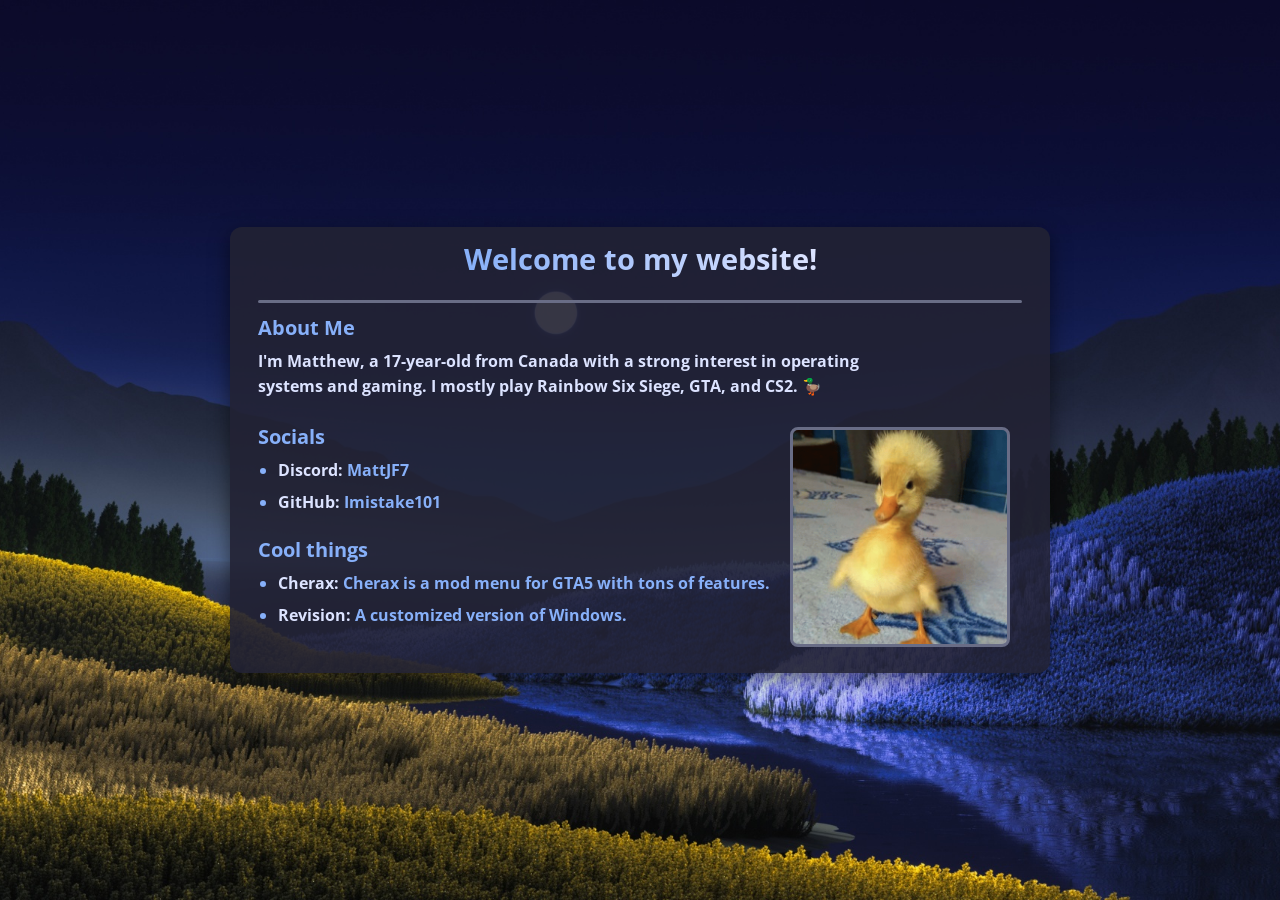
==== commit 79519579: "UwU baka" ====
--- a/index.html
+++ b/index.html
@@ -20,27 +20,19 @@
   <link rel="icon" href="assets/images/favicon.ico" type="image/x-icon">
   <link rel="shortcut icon" href="assets/images/favicon.ico" type="image/x-icon">
 
-  <link rel="preconnect" href="https://fonts.googleapis.com" crossorigin>
-  <link href="https://fonts.googleapis.com/css2?family=Open+Sans:wght@700&display=swap" rel="stylesheet">
+  <link rel="preload" as="font" href="assets/fonts/OpenSans-Bold.woff2" type="font/woff2" crossorigin>
+  <link rel="preload" as="image" href="assets/images/background.webp">
   <link rel="preload" as="image" href="assets/images/cat.webp">
   <link rel="stylesheet" href="styles.css">
 </head>
-<body>
+<body style="background:#171822;">
   <div class="container">
-    <h1>
-      Welcome to my <span class="highlighted">website!</span>
-      <span class="wave-emoji">👋</span>
-    </h1>
+    <h1>Welcome to my <span class="highlighted">website!</span></h1>
     <hr>
-
     <section class="about-me">
       <h2>About Me</h2>
-      <p>
-        I'm Matthew, a 17-year-old from Canada with a strong interest in operating systems and gaming.
-        I mostly play Rainbow Six Siege, GTA, and CS2. <span class="emoji">🦆</span>
-      </p>
+      <p>I'm Matthew, a 17-year-old from Canada with a strong interest in operating systems and gaming. I mostly play Rainbow Six Siege, GTA, and CS2. <span class="emoji">🦆</span></p>
     </section>
-
     <section class="socials">
       <h2>Socials</h2>
       <ul>
@@ -48,7 +40,6 @@
         <li><span class="highlight-link">GitHub:</span> <a href="https://github.com/Imistake101" target="_blank" rel="noopener noreferrer">Imistake101</a></li>
       </ul>
     </section>
-
     <section class="links">
       <h2>Cool things</h2>
       <ul>
@@ -56,10 +47,8 @@
         <li><span class="highlight-link">Revision:</span> <a href="https://revi.cc/" target="_blank" rel="noopener noreferrer">A customized version of Windows.</a></li>
       </ul>
     </section>
-
     <figure class="profile-pic-container"></figure>
   </div>
-
   <footer class="footer"></footer>
   <audio id="meow-sound" src="assets/audio/quack.mp3" preload="auto"></audio>
   <script src="script.js"></script>
--- a/styles.css
+++ b/styles.css
@@ -1,3 +1,11 @@
+@font-face {
+  font-family: 'Open Sans';
+  src: url('assets/fonts/OpenSans-Bold.woff2') format('woff2');
+  font-weight: 700;
+  font-style: normal;
+  font-display: swap;
+}
+
 * {
   margin: 0;
   padding: 0;
@@ -9,9 +17,9 @@
   --highlight-color: #87b0f9;
   --background-start: #353348;
   --background-end: #171822;
-  --container-bg: rgba(34, 34, 51, 0.9);
+  --container-bg: rgba(34, 34, 51, .9);
   --border-color: #696d86;
-  --shadow-color: rgba(0, 0, 0, 0.3);
+  --shadow-color: rgba(0, 0, 0, .3);
 }
 
 body {
@@ -29,7 +37,7 @@
   position: relative;
   overflow-y: auto;
   user-select: none;
-  animation: fadeIn 1s ease-out;
+  animation: fadeIn 0.6s ease-out;
 }
 
 body::before {
@@ -47,16 +55,16 @@
   max-width: 820px;
   width: 100%;
   text-align: center;
-  box-shadow: 0 6px 20px rgba(0, 0, 0, 0.5);
+  box-shadow: 0 6px 20px rgb(0 0 0 / .5);
   display: flex;
   flex-direction: column;
   align-items: center;
-  transition: box-shadow 0.3s ease-in-out;
+  transition: box-shadow .3s ease-in-out;
   position: relative;
 }
 
 .container:hover {
-  box-shadow: 0 8px 30px rgba(0, 0, 0, 0.6);
+  box-shadow: 0 8px 30px rgb(0 0 0 / .6);
 }
 
 h1 {
@@ -96,6 +104,7 @@
 
 .about-me p {
   font-size: 1rem;
+  font-weight: 300;
   margin-bottom: 12px;
   max-width: 650px;
   line-height: 1.6;
@@ -106,6 +115,7 @@
   padding-left: 1.25em;
   margin-bottom: 10px;
   font-size: 1rem;
+  font-weight: 300;
 }
 
 ul li {
@@ -121,7 +131,7 @@
   color: var(--highlight-color);
   text-decoration: none;
   position: relative;
-  transition: 0.3s;
+  transition: .3s;
 }
 
 a::after {
@@ -132,7 +142,7 @@
   width: 0;
   height: 2px;
   background: var(--highlight-color);
-  transition: 0.3s;
+  transition: .3s;
 }
 
 a:hover {
@@ -156,28 +166,13 @@
   overflow: hidden;
 }
 
-.wave-emoji {
-  display: inline-block;
-  animation: wave 1.8s ease-in-out forwards;
-  transform-origin: 70% 70%;
-}
-
-@keyframes wave {
-  0%, 60%, 100% { transform: rotate(0deg); }
-  10% { transform: rotate(14deg); }
-  20% { transform: rotate(-8deg); }
-  30% { transform: rotate(14deg); }
-  40% { transform: rotate(-4deg); }
-  50% { transform: rotate(10deg); }
-}
-
 @keyframes fadeIn {
-  0% { opacity: 0; }
-  100% { opacity: 1; }
+  from { opacity: 0 }
+  to { opacity: 1 }
 }
 
 .footer {
-  font-size: 0.9rem;
+  font-size: .9rem;
   text-align: center;
   width: 100%;
   position: absolute;
@@ -195,22 +190,18 @@
     max-width: 95%;
     padding: 15px 20px;
   }
-
   h1 {
     font-size: 1.5rem;
     margin-top: 10px;
   }
-
   h2 {
     font-size: 1.2rem;
   }
-
   .about-me p,
   .socials ul,
   .links ul {
-    font-size: 0.9rem;
-  }
-
+    font-size: .9rem;
+  }
   .profile-pic-container {
     width: 100px;
     height: 100px;
@@ -219,9 +210,8 @@
     right: auto;
     top: auto;
   }
-
   .footer {
-    font-size: 0.8rem;
+    font-size: .8rem;
     position: relative;
     padding-top: 10px;
     display: none;
